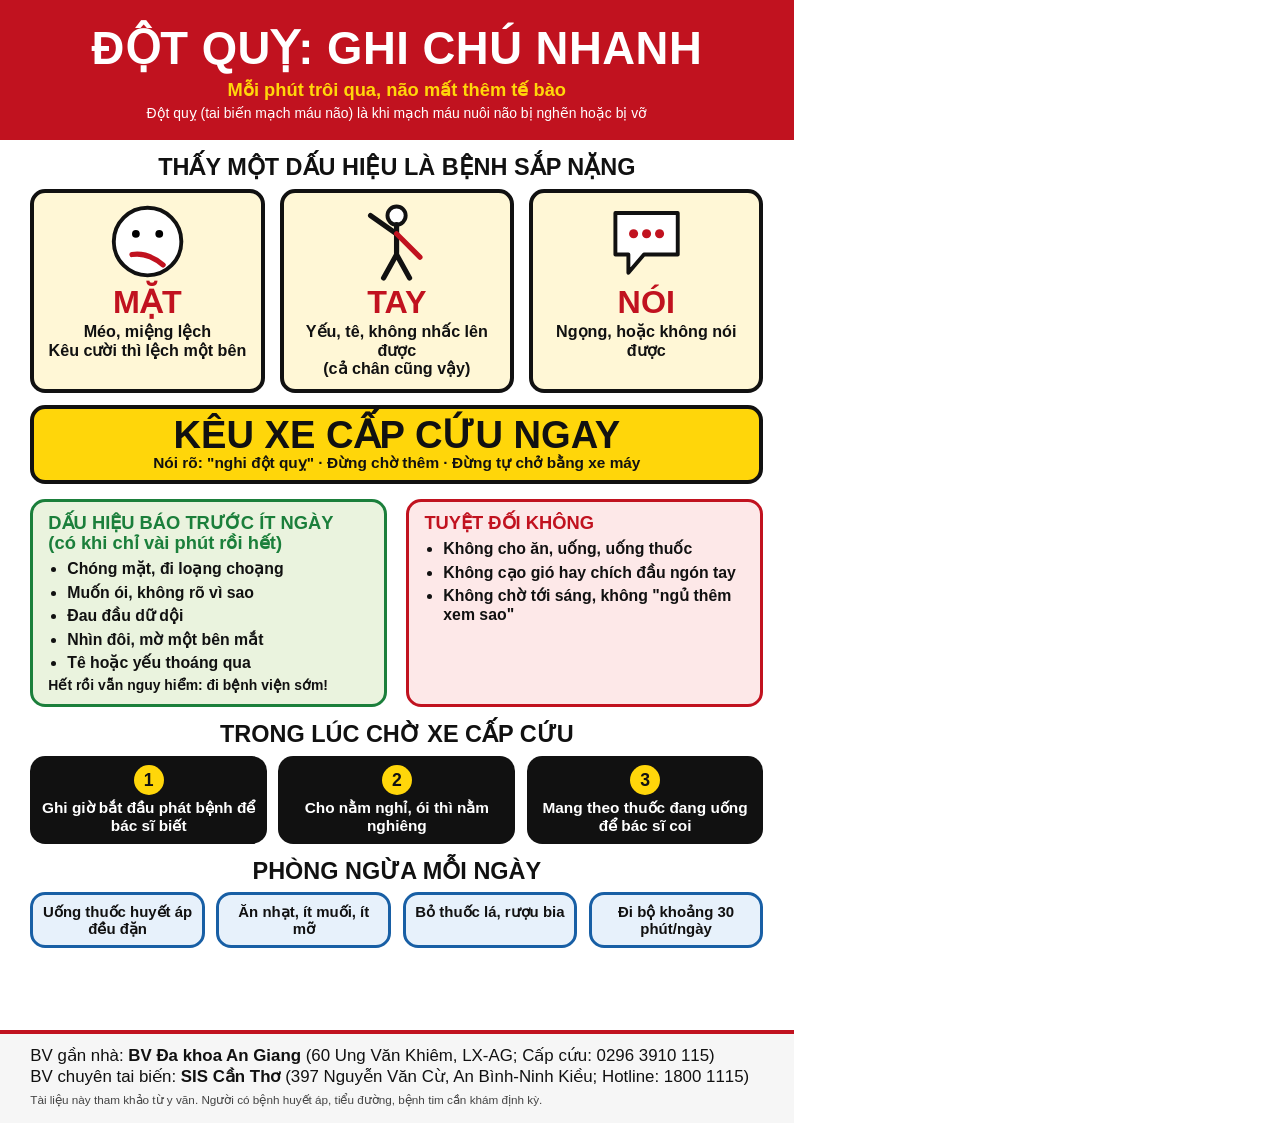
==== song-con/tai-bien-note.html @ 033c9d80 "Add files via upload" ====
<!DOCTYPE html>
<html lang="vi">
<head>
<meta charset="utf-8">
<title>Phòng tai biến</title>
<style>
@page{size:A4;margin:0}
html{font-size:11pt}
*{box-sizing:border-box}
body{margin:0;font-family:"Segoe UI",Arial,sans-serif;color:#111;-webkit-print-color-adjust:exact;print-color-adjust:exact}
.poster{width:210mm;height:297mm;display:flex;flex-direction:column;background:#fff;overflow:hidden}
.hd{background:#c1121f;color:#fff;text-align:center;padding:7mm 8mm 5mm}
.hd h1{margin:0;font-size:3.1rem;line-height:1;font-weight:900;letter-spacing:.5px}
.hd .sub{margin:2mm 0 0;font-size:1.25rem;font-weight:700;color:#ffd60a}
.hd .tiny{margin:1mm 0 0;font-size:.95rem}
.sec{padding:4mm 8mm 0}
.sec h2{margin:0 0 2mm;font-size:1.6rem;font-weight:900;text-align:center;line-height:1.1}
.cards{display:flex;gap:4mm}
.card{flex:1;border:1.2mm solid #111;border-radius:4mm;text-align:center;padding:2mm 2mm 3mm;background:#fff7d6}
.card svg{width:22mm;height:22mm}
.card b{display:block;font-size:2.2rem;line-height:1;color:#c1121f;font-weight:900}
.card span{display:block;font-size:1.1rem;font-weight:700;line-height:1.15;margin-top:1mm}
.call{margin:3mm 8mm 0;background:#ffd60a;border:1.2mm solid #111;border-radius:4mm;text-align:center;padding:2mm 3mm}
.call b{font-size:2.6rem;font-weight:900;line-height:1}
.call span{display:block;font-size:1.05rem;font-weight:700}
.two{display:flex;gap:5mm;padding:4mm 8mm 0}
.col{flex:1;border-radius:4mm;padding:3mm 4mm}
.warn{background:#eaf3de;border:1mm solid #1b7f3b}
.stop{background:#fde8e8;border:1mm solid #c1121f}
.col h3{margin:0 0 1.5mm;font-size:1.25rem;font-weight:900;line-height:1.1}
.warn h3{color:#1b7f3b}.stop h3{color:#c1121f}
.col ul{margin:0;padding-left:5mm}
.col li{font-size:1.08rem;font-weight:600;line-height:1.2;margin-bottom:1.2mm}
.col .note{font-size:.95rem;font-weight:700;margin-top:1mm}
.steps{display:flex;gap:3mm}
.step{flex:1;background:#111;color:#fff;border-radius:4mm;padding:2.5mm 3mm;text-align:center}
.step .n{display:inline-block;width:8mm;height:8mm;line-height:8mm;border-radius:50%;background:#ffd60a;color:#111;font-weight:900;font-size:1.2rem}
.step p{margin:1mm 0 0;font-size:1.05rem;font-weight:700;line-height:1.15}
.night{margin:2.5mm 0 0;text-align:center;background:#1d3557;color:#fff;border-radius:4mm;padding:2mm 3mm;font-size:1.1rem;font-weight:700}
.prev{display:flex;gap:3mm}
.prev div{flex:1;background:#e7f1fb;border:1mm solid #185fa5;border-radius:4mm;padding:2mm;text-align:center;font-size:1.02rem;font-weight:700;line-height:1.15}
.ft{margin-top:auto;border-top:1.2mm solid #c1121f;padding:3mm 8mm 4mm;background:#f6f6f6}
.ft .line{font-size:1.15rem;}
.ft .small{font-size:.8rem;color:#444;margin-top:1.5mm;line-height:1.25}
</style>
</head>
<body>
<div class="poster">

  <div class="hd">
    <h1>ĐỘT QUỴ: GHI CHÚ NHANH</h1>
    <p class="sub">Mỗi phút trôi qua, não mất thêm tế bào</p>
    <p class="tiny">Đột quỵ (tai biến mạch máu não) là khi mạch máu nuôi não bị nghẽn hoặc bị vỡ</p>
  </div>

  <div class="sec">
    <h2>THẤY MỘT DẤU HIỆU LÀ BỆNH SẮP NẶNG</h2>
    <div class="cards">
      <div class="card">
        <svg viewBox="0 0 64 64" aria-hidden="true"><circle cx="32" cy="32" r="26" fill="#fff" stroke="#111" stroke-width="3"/><circle cx="23" cy="26" r="3"/><circle cx="41" cy="26" r="3"/><path d="M20 42 Q32 40 44 50" fill="none" stroke="#c1121f" stroke-width="4" stroke-linecap="round"/></svg>
        <b>MẶT</b><span>Méo, miệng lệch<br>Kêu cười thì lệch một bên</span>
      </div>
      <div class="card">
        <svg viewBox="0 0 64 64" aria-hidden="true"><circle cx="32" cy="12" r="7" fill="#fff" stroke="#111" stroke-width="3"/><path d="M32 19V42M32 42L22 60M32 42L42 60M32 26L12 12" fill="none" stroke="#111" stroke-width="4" stroke-linecap="round"/><path d="M32 26L50 44" fill="none" stroke="#c1121f" stroke-width="4" stroke-linecap="round"/></svg>
        <b>TAY</b><span>Yếu, tê, không nhấc lên được<br>(cả chân cũng vậy)</span>
      </div>
      <div class="card">
        <svg viewBox="0 0 64 64" aria-hidden="true"><path d="M8 10H56V42H30L18 56V42H8Z" fill="#fff" stroke="#111" stroke-width="3" stroke-linejoin="round"/><circle cx="22" cy="26" r="3.5" fill="#c1121f"/><circle cx="32" cy="26" r="3.5" fill="#c1121f"/><circle cx="42" cy="26" r="3.5" fill="#c1121f"/></svg>
        <b>NÓI</b><span>Ngọng, hoặc không nói được</span>
      </div>
    </div>
  </div>

  <div class="call">
    <b>KÊU XE CẤP CỨU NGAY</b>
    <span>Nói rõ: "nghi đột quỵ" · Đừng chờ thêm · Đừng tự chở bằng xe máy</span>
  </div>

  <div class="two">
    <div class="col warn">
      <h3>DẤU HIỆU BÁO TRƯỚC ÍT NGÀY<br>(có khi chỉ vài phút rồi hết)</h3>
      <ul>
        <li>Chóng mặt, đi loạng choạng</li>
        <li>Muốn ói, không rõ vì sao</li>
        <li>Đau đầu dữ dội</li>
        <li>Nhìn đôi, mờ một bên mắt</li>
        <li>Tê hoặc yếu thoáng qua</li>
      </ul>
      <div class="note">Hết rồi vẫn nguy hiểm: đi bệnh viện sớm!</div>
    </div>
    <div class="col stop">
      <h3>TUYỆT ĐỐI KHÔNG</h3>
      <ul>
        <li>Không cho ăn, uống, uống thuốc</li>
        <li>Không cạo gió hay chích đầu ngón tay</li>
        <li>Không chờ tới sáng, không "ngủ thêm xem sao"</li>
      </ul>
    </div>
  </div>

  <div class="sec">
    <h2>TRONG LÚC CHỜ XE CẤP CỨU</h2>
    <div class="steps">
      <div class="step"><span class="n">1</span><p>Ghi giờ bắt đầu phát bệnh để bác sĩ biết</p></div>
      <div class="step"><span class="n">2</span><p>Cho nằm nghỉ, ói thì nằm nghiêng</p></div>
      <div class="step"><span class="n">3</span><p>Mang theo thuốc đang uống để bác sĩ coi</p></div>
    </div>
  </div>

  <div class="sec">
    <h2>PHÒNG NGỪA MỖI NGÀY</h2>
    <div class="prev">
      <div>Uống thuốc huyết áp đều đặn</div>
      <div>Ăn nhạt, ít muối, ít mỡ</div>
      <div>Bỏ thuốc lá, rượu bia</div>
      <div>Đi bộ khoảng 30 phút/ngày</div>
    </div>
  </div>

  <div class="ft">
    <div class="line">BV gần nhà: <b>BV Đa khoa An Giang</b>  (60 Ung Văn Khiêm, LX-AG; Cấp cứu: 0296 3910 115)</div>
    <div class="line">BV chuyên tai biến: <b>SIS Cần Thơ</b>  (397 Nguyễn Văn Cừ, An Bình-Ninh Kiều; Hotline: 1800 1115)</div>
    <div class="small">Tài liệu này tham khảo từ y văn. Người có bệnh huyết áp, tiểu đường, bệnh tim cần khám định kỳ.</div>
  </div>

</div>
</body>
</html>
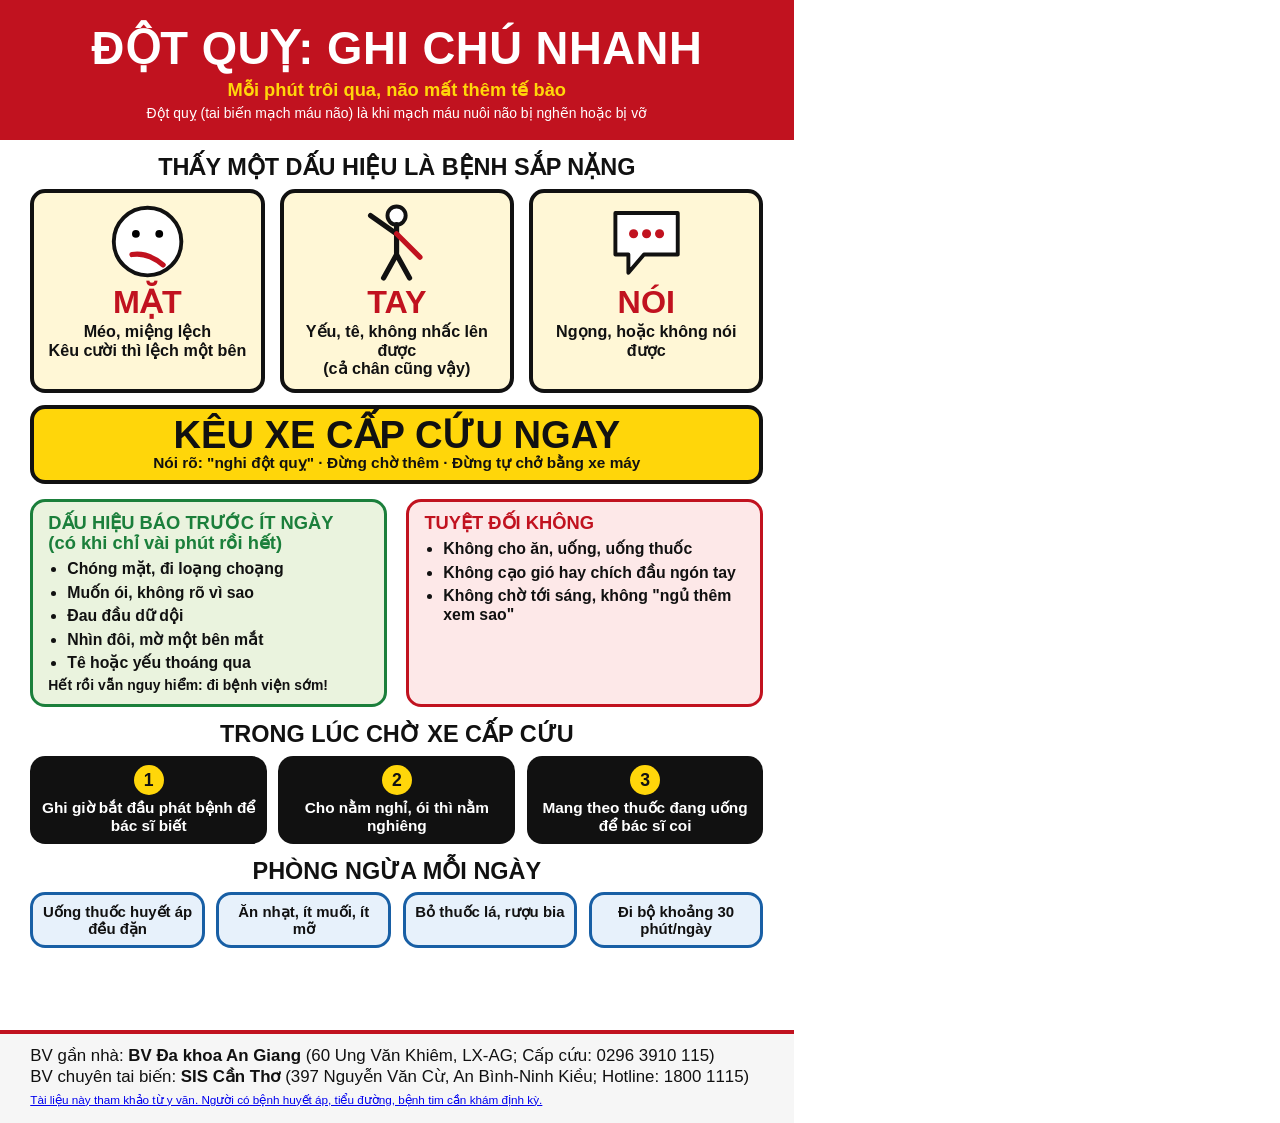
==== commit ecb2dd12: "Update tai-bien-note.html" ====
--- a/song-con/tai-bien-note.html
+++ b/song-con/tai-bien-note.html
@@ -120,9 +120,9 @@
   <div class="ft">
     <div class="line">BV gần nhà: <b>BV Đa khoa An Giang</b>  (60 Ung Văn Khiêm, LX-AG; Cấp cứu: 0296 3910 115)</div>
     <div class="line">BV chuyên tai biến: <b>SIS Cần Thơ</b>  (397 Nguyễn Văn Cừ, An Bình-Ninh Kiều; Hotline: 1800 1115)</div>
-    <div class="small">Tài liệu này tham khảo từ y văn. Người có bệnh huyết áp, tiểu đường, bệnh tim cần khám định kỳ.</div>
+    <div class="small"><a href="tai-bien.html">Tài liệu này tham khảo từ y văn. Người có bệnh huyết áp, tiểu đường, bệnh tim cần khám định kỳ.</a></div>
   </div>
 
 </div>
 </body>
-</html>+</html>
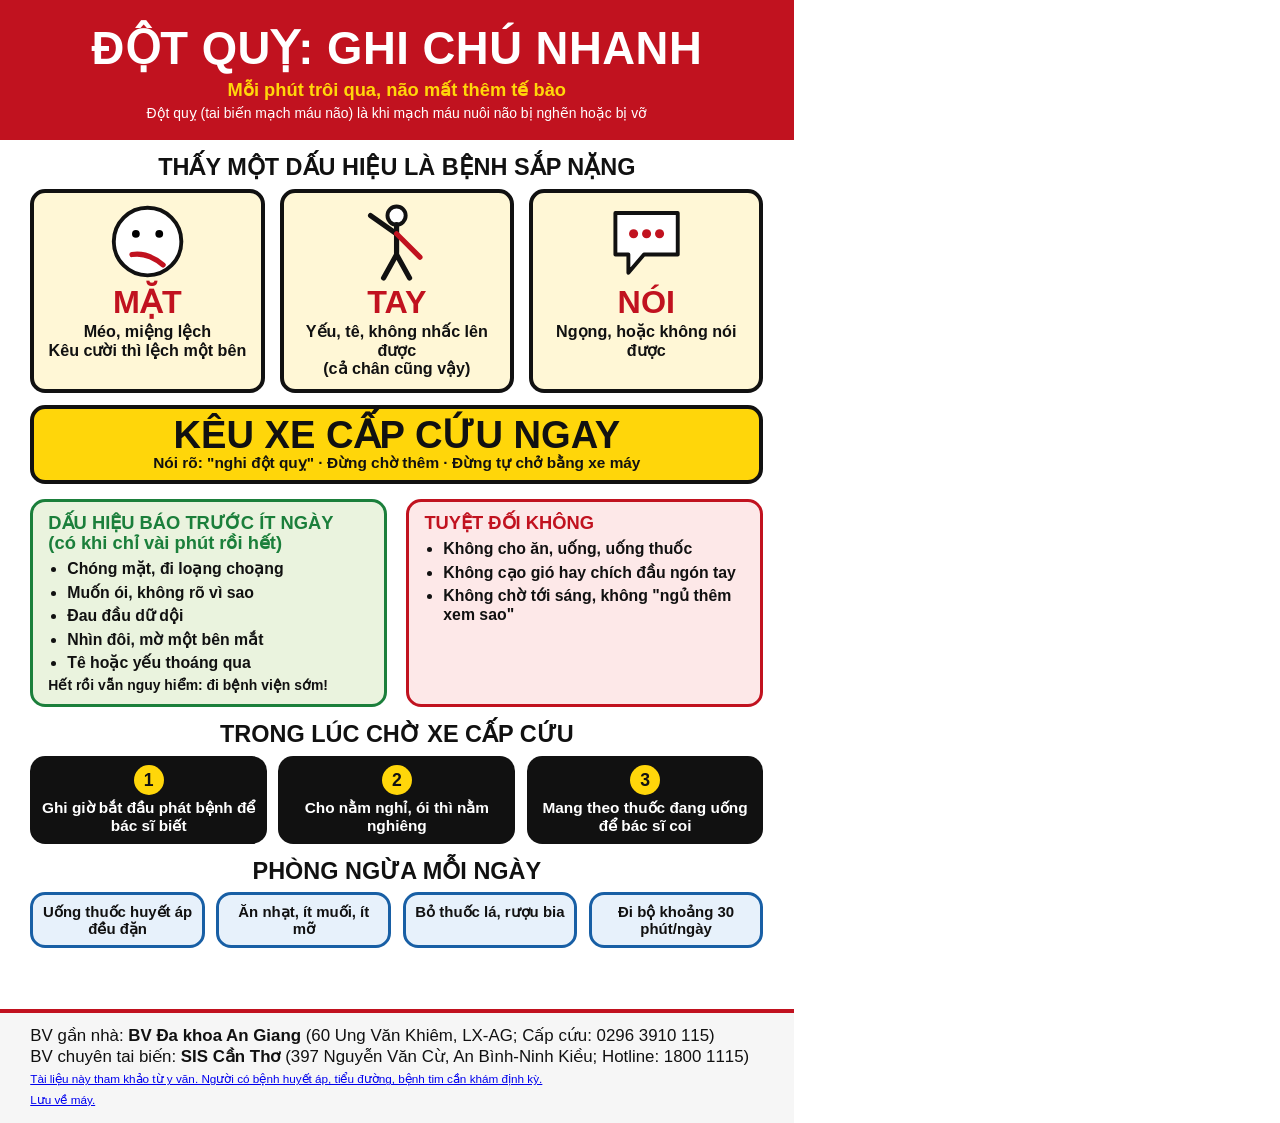
==== commit 96fad429: "Update tai-bien-note.html" ====
--- a/song-con/tai-bien-note.html
+++ b/song-con/tai-bien-note.html
@@ -121,6 +121,7 @@
     <div class="line">BV gần nhà: <b>BV Đa khoa An Giang</b>  (60 Ung Văn Khiêm, LX-AG; Cấp cứu: 0296 3910 115)</div>
     <div class="line">BV chuyên tai biến: <b>SIS Cần Thơ</b>  (397 Nguyễn Văn Cừ, An Bình-Ninh Kiều; Hotline: 1800 1115)</div>
     <div class="small"><a href="tai-bien.html">Tài liệu này tham khảo từ y văn. Người có bệnh huyết áp, tiểu đường, bệnh tim cần khám định kỳ.</a></div>
+    <div class="small"><a href="lib/tai-bien-note.jpg">Lưu về máy.</a></div>
   </div>
 
 </div>
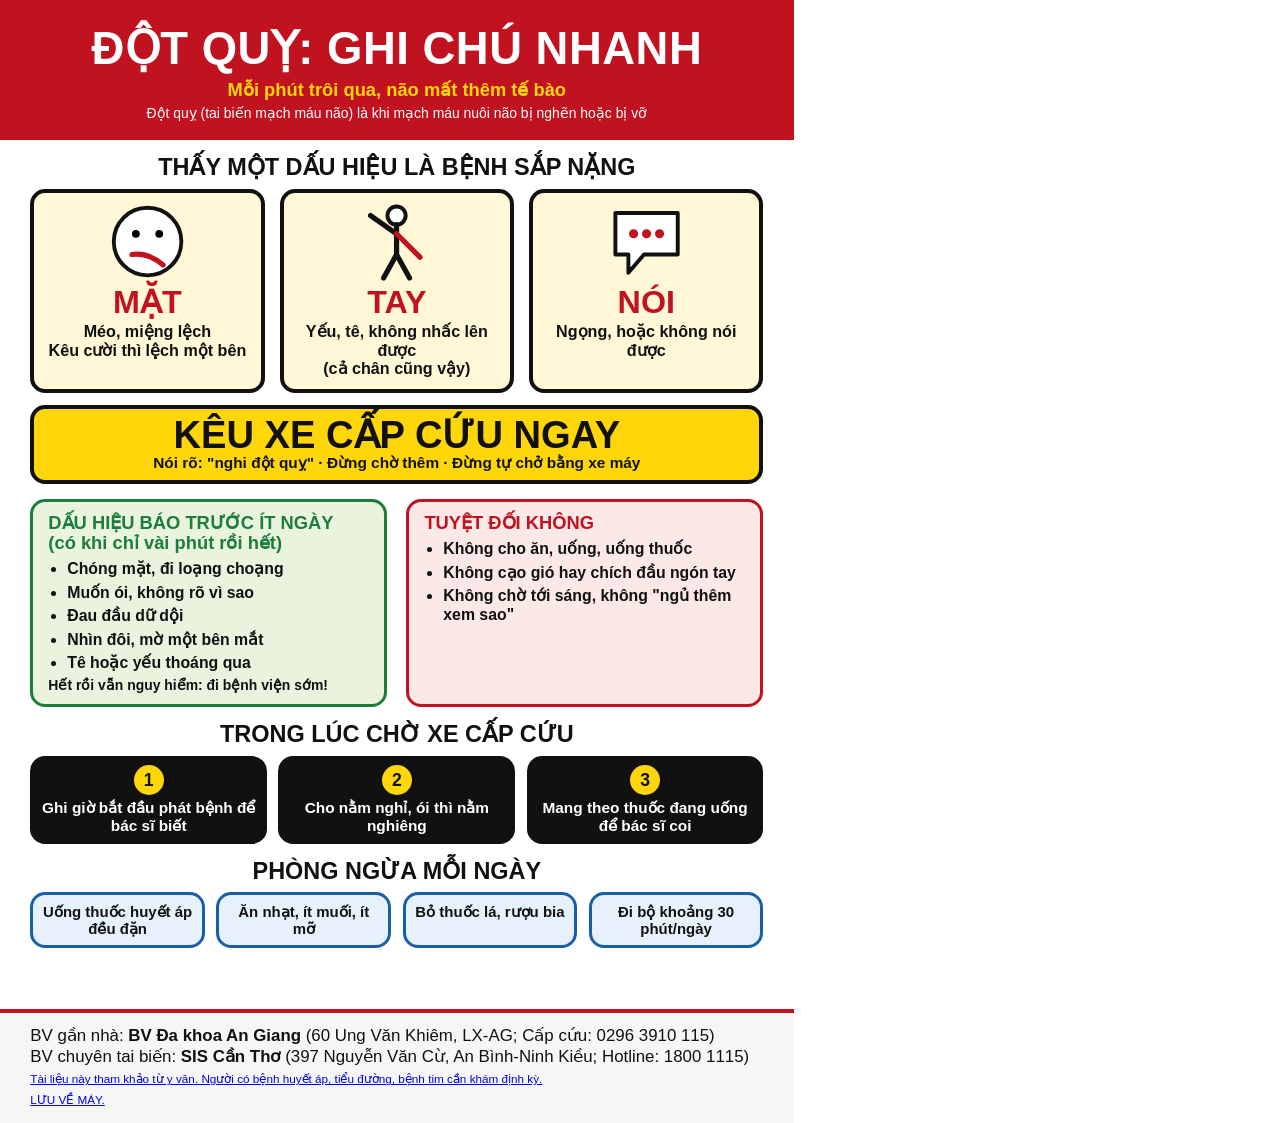
==== commit d4033dec: "Update tai-bien-note.html" ====
--- a/song-con/tai-bien-note.html
+++ b/song-con/tai-bien-note.html
@@ -121,7 +121,7 @@
     <div class="line">BV gần nhà: <b>BV Đa khoa An Giang</b>  (60 Ung Văn Khiêm, LX-AG; Cấp cứu: 0296 3910 115)</div>
     <div class="line">BV chuyên tai biến: <b>SIS Cần Thơ</b>  (397 Nguyễn Văn Cừ, An Bình-Ninh Kiều; Hotline: 1800 1115)</div>
     <div class="small"><a href="tai-bien.html">Tài liệu này tham khảo từ y văn. Người có bệnh huyết áp, tiểu đường, bệnh tim cần khám định kỳ.</a></div>
-    <div class="small"><a href="lib/tai-bien-note.jpg">Lưu về máy.</a></div>
+    <div class="small"><a href="lib/tai-bien-note.jpg">LƯU VỀ MÁY.</a></div>
   </div>
 
 </div>
